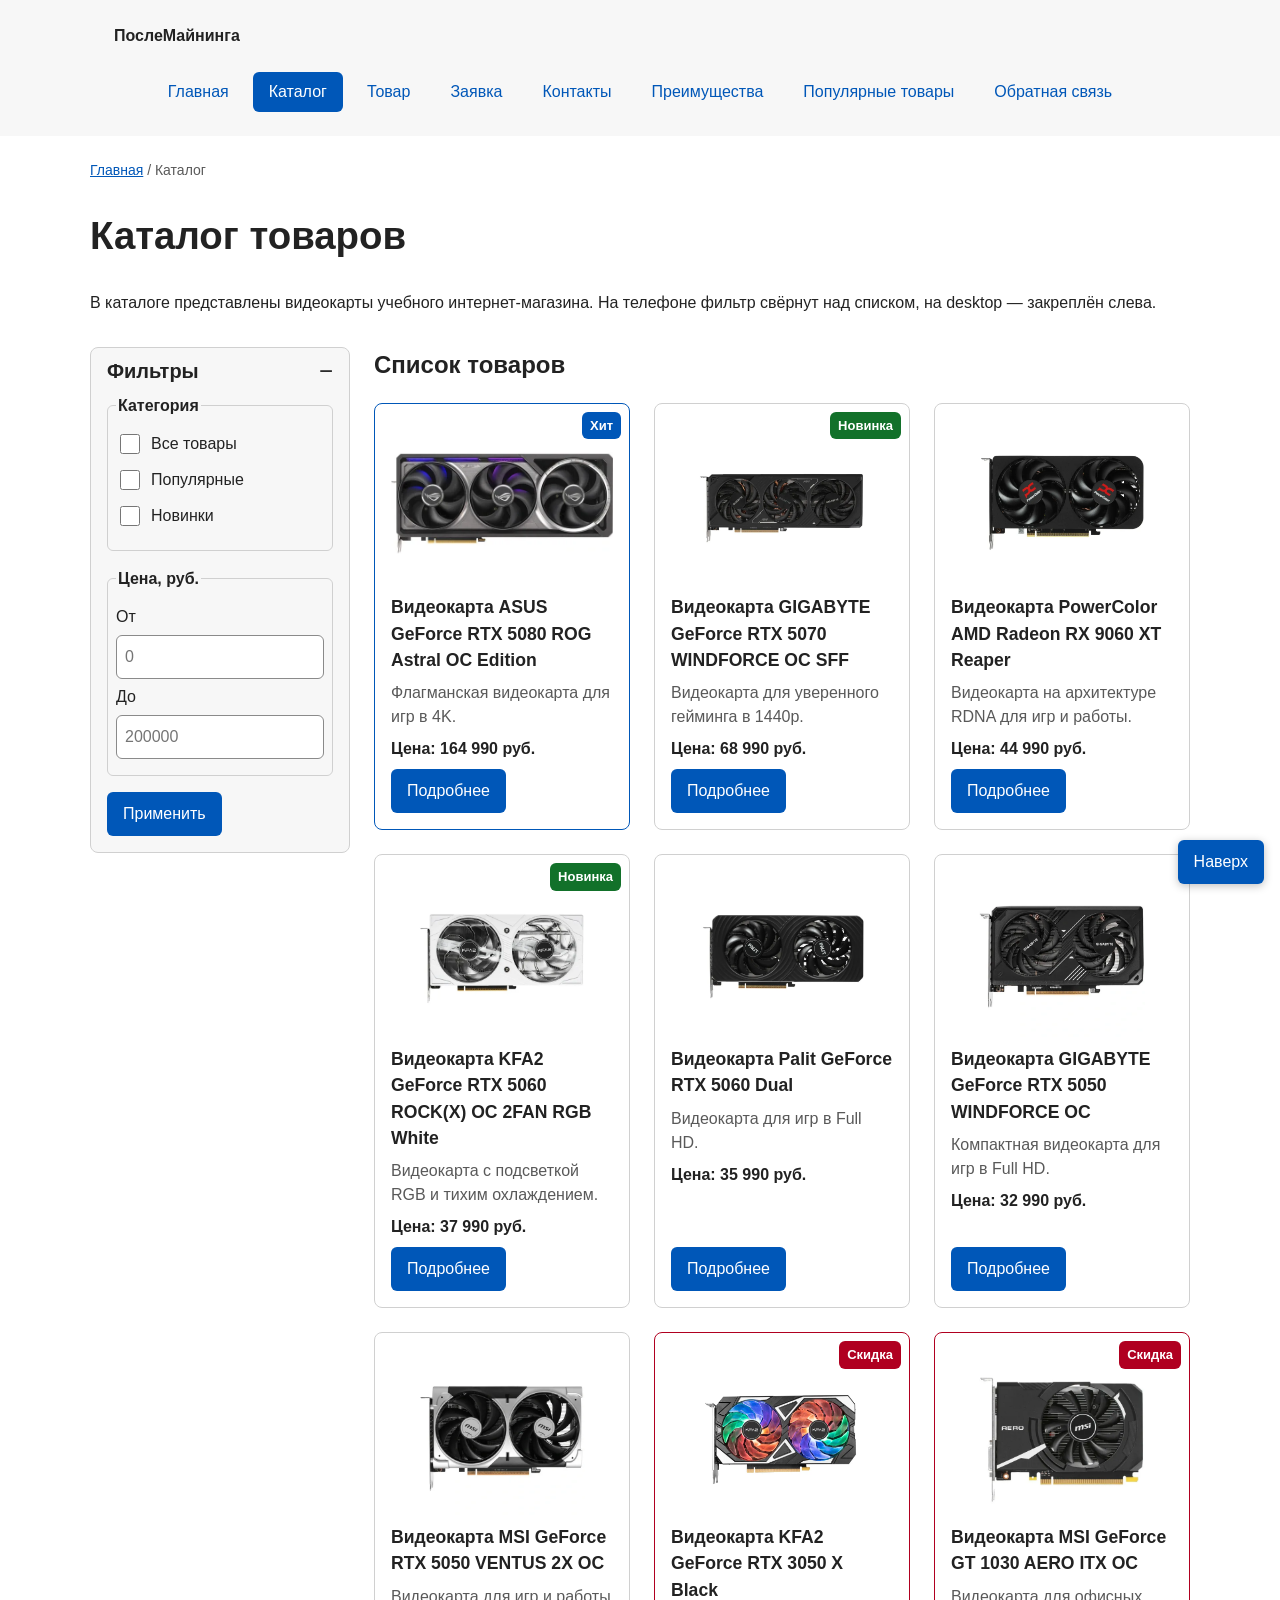
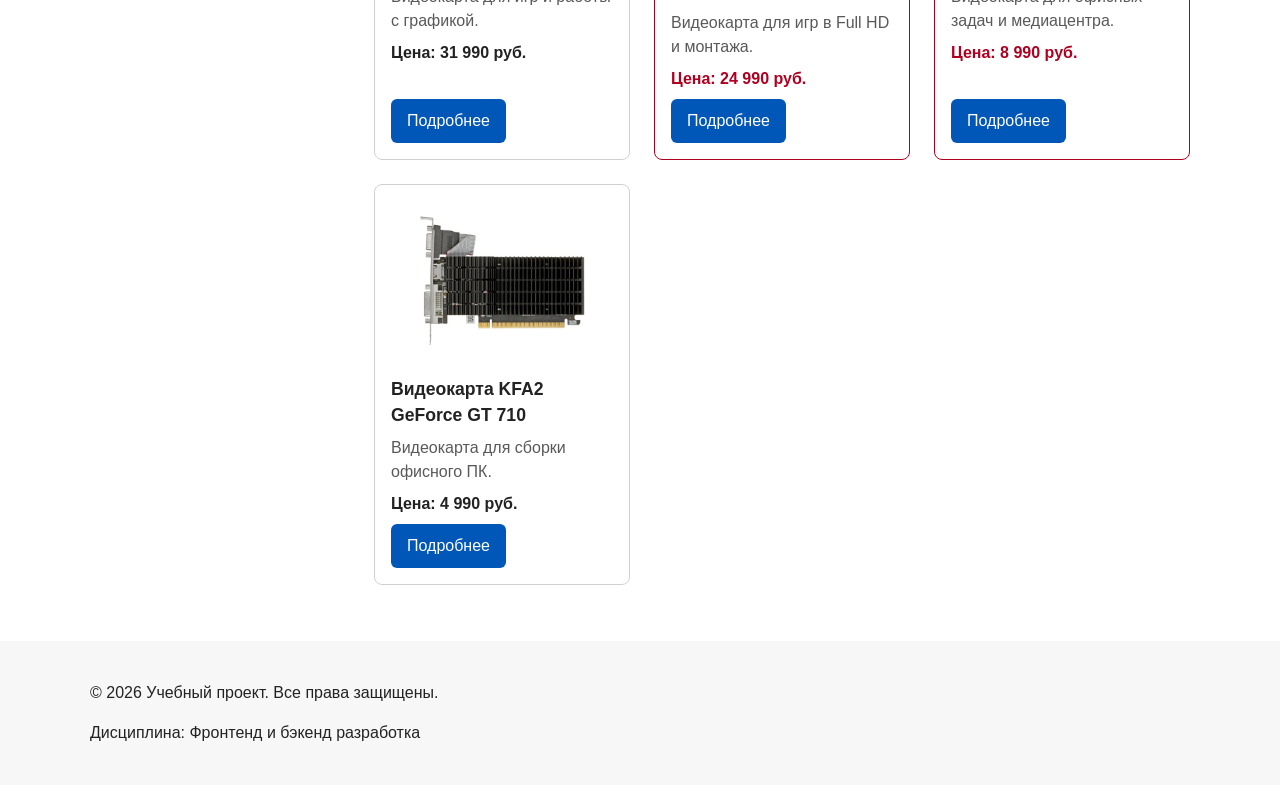
==== catalog.html @ 54d7d17b "chore: перенос проекта КР №3 как основы для КР №4" ====
<!DOCTYPE html>
<html lang="ru">
    <head>
        <meta charset="UTF-8">
        <meta name="viewport" content="width=device-width, initial-scale=1.0">
        <meta name="description" content="Каталог видеокарт учебного интернет-магазина.">
        <title>Каталог товаров — Учебный интернет-магазин</title>
        <link rel="icon" href="images/favicon.svg" type="image/svg+xml">
        <link rel="stylesheet" href="css/style.css">
        <link rel="stylesheet" href="css/responsive.css">
        <script>document.documentElement.classList.add('js');</script>
        <script src="js/menu.js" defer></script>
    </head>
    <body id="top">
        <a class="skip-link" href="#main">Перейти к основному содержимому</a>

        <header class="site-header">
            <div class="site-header__inner">
                <a class="site-header__logo" href="index.html">ПослеМайнинга</a>

                <button class="site-nav__toggle" type="button" aria-expanded="false" aria-controls="site-nav">
                    <span class="site-nav__toggle-icon" aria-hidden="true"></span>
                    <span class="site-nav__toggle-text">Меню</span>
                </button>

                <nav class="site-nav" id="site-nav" aria-label="Основная навигация">
                    <ul class="site-nav__list">
                        <li class="site-nav__item">
                            <a class="site-nav__link" href="index.html">Главная</a>
                        </li>
                        <li class="site-nav__item">
                            <a class="site-nav__link site-nav__link--active" href="catalog.html" aria-current="page">Каталог</a>
                        </li>
                        <li class="site-nav__item">
                            <a class="site-nav__link" href="product.html">Товар</a>
                        </li>
                        <li class="site-nav__item">
                            <a class="site-nav__link" href="order.html">Заявка</a>
                        </li>
                        <li class="site-nav__item">
                            <a class="site-nav__link" href="contacts.html">Контакты</a>
                        </li>
                        <li class="site-nav__item">
                            <a class="site-nav__link" href="index.html#advantages">Преимущества</a>
                        </li>
                        <li class="site-nav__item">
                            <a class="site-nav__link" href="index.html#popular">Популярные товары</a>
                        </li>
                        <li class="site-nav__item">
                            <a class="site-nav__link" href="contacts.html#feedback">Обратная связь</a>
                        </li>
                    </ul>
                </nav>
            </div>
        </header>

        <main id="main" tabindex="-1">
            <nav class="breadcrumbs" aria-label="Хлебные крошки">
                <a class="breadcrumbs__link" href="index.html">Главная</a>
                <span class="breadcrumbs__current" aria-current="page">Каталог</span>
            </nav>

            <section class="section">
                <h1>Каталог товаров</h1>
                <p>
                    В каталоге представлены видеокарты учебного интернет-магазина.
                    На телефоне фильтр свёрнут над списком, на desktop — закреплён слева.
                </p>
            </section>

            <div class="catalog-layout">
                <details class="catalog-filters" open>
                    <summary class="catalog-filters__summary">
                        <h2 class="catalog-filters__title">Фильтры</h2>
                    </summary>

                    <div class="catalog-filters__body">
                        <form class="filters-form" action="#" method="get">
                            <fieldset>
                                <legend>Категория</legend>
                                <label>
                                    <input type="checkbox" name="category" value="all">
                                    Все товары
                                </label>
                                <label>
                                    <input type="checkbox" name="category" value="popular">
                                    Популярные
                                </label>
                                <label>
                                    <input type="checkbox" name="category" value="new">
                                    Новинки
                                </label>
                            </fieldset>

                            <fieldset>
                                <legend>Цена, руб.</legend>
                                <label for="price-from">От</label>
                                <input id="price-from" name="price-from" type="number" min="0" inputmode="numeric" placeholder="0">
                                <label for="price-to">До</label>
                                <input id="price-to" name="price-to" type="number" min="0" inputmode="numeric" placeholder="200000">
                            </fieldset>

                            <button class="button button--primary" type="submit">Применить</button>
                        </form>
                    </div>
                </details>
                <script>
                    if (!window.matchMedia('(min-width: 1024px)').matches) {
                        document.currentScript.previousElementSibling.open = false;
                    }
                </script>

                <section class="catalog-products" aria-labelledby="catalog-list-title">
                    <h2 id="catalog-list-title">Список товаров</h2>

                    <div class="products-grid">
                        <article class="product-card product-card--featured">
                            <img
                                class="product-card__image"
                                src="images/products/asus-rtx-5080-500.webp"
                                srcset="images/products/asus-rtx-5080-320.webp 320w,
                                    images/products/asus-rtx-5080-500.webp 500w"
                                sizes="(min-width: 1024px) 340px, (min-width: 600px) calc(50vw - 70px), calc(100vw - 66px)"
                                alt="Видеокарта ASUS GeForce RTX 5080 ROG Astral OC Edition"
                                width="640"
                                height="480"
                            >
                            <span class="product-card__badge">Хит</span>
                            <h3 class="product-card__title">Видеокарта ASUS GeForce RTX 5080 ROG Astral OC Edition</h3>
                            <p class="product-card__description">Флагманская видеокарта для игр в 4K.</p>
                            <p class="product-card__price">Цена: 164 990 руб.</p>
                            <a class="button button--primary product-card__button" href="product.html?id=asus-rtx-5080">Подробнее<span class="visually-hidden"> о товаре Видеокарта ASUS GeForce RTX 5080 ROG Astral OC Edition</span></a>
                        </article>

                        <article class="product-card">
                            <img
                                class="product-card__image"
                                src="images/products/gigabyte-rtx-5070-1000.webp"
                                srcset="images/products/gigabyte-rtx-5070-320.webp 320w,
                                    images/products/gigabyte-rtx-5070-640.webp 640w,
                                    images/products/gigabyte-rtx-5070-1000.webp 1000w"
                                sizes="(min-width: 1024px) 340px, (min-width: 600px) calc(50vw - 70px), calc(100vw - 66px)"
                                alt="Видеокарта GIGABYTE GeForce RTX 5070 WINDFORCE OC SFF"
                                width="640"
                                height="480"
                            >
                            <span class="product-card__badge product-card__badge--new">Новинка</span>
                            <h3 class="product-card__title">Видеокарта GIGABYTE GeForce RTX 5070 WINDFORCE OC SFF</h3>
                            <p class="product-card__description">Видеокарта для уверенного гейминга в 1440p.</p>
                            <p class="product-card__price">Цена: 68 990 руб.</p>
                            <a class="button button--primary product-card__button" href="product.html?id=gigabyte-rtx-5070">Подробнее<span class="visually-hidden"> о товаре Видеокарта GIGABYTE GeForce RTX 5070 WINDFORCE OC SFF</span></a>
                        </article>

                        <article class="product-card">
                            <img
                                class="product-card__image"
                                src="images/products/powercolor-rx-9060-xt-1000.webp"
                                srcset="images/products/powercolor-rx-9060-xt-320.webp 320w,
                                    images/products/powercolor-rx-9060-xt-640.webp 640w,
                                    images/products/powercolor-rx-9060-xt-1000.webp 1000w"
                                sizes="(min-width: 1024px) 340px, (min-width: 600px) calc(50vw - 70px), calc(100vw - 66px)"
                                alt="Видеокарта PowerColor AMD Radeon RX 9060 XT Reaper"
                                width="640"
                                height="480"
                                loading="lazy"
                            >
                            <h3 class="product-card__title">Видеокарта PowerColor AMD Radeon RX 9060 XT Reaper</h3>
                            <p class="product-card__description">Видеокарта на архитектуре RDNA для игр и работы.</p>
                            <p class="product-card__price">Цена: 44 990 руб.</p>
                            <a class="button button--primary product-card__button" href="product.html?id=powercolor-rx-9060-xt">Подробнее<span class="visually-hidden"> о товаре Видеокарта PowerColor AMD Radeon RX 9060 XT Reaper</span></a>
                        </article>

                        <article class="product-card">
                            <img
                                class="product-card__image"
                                src="images/products/kfa2-rtx-5060-500.webp"
                                srcset="images/products/kfa2-rtx-5060-320.webp 320w,
                                    images/products/kfa2-rtx-5060-500.webp 500w"
                                sizes="(min-width: 1024px) 340px, (min-width: 600px) calc(50vw - 70px), calc(100vw - 66px)"
                                alt="Видеокарта KFA2 GeForce RTX 5060 ROCK(X) OC 2FAN RGB White"
                                width="640"
                                height="480"
                                loading="lazy"
                            >
                            <span class="product-card__badge product-card__badge--new">Новинка</span>
                            <h3 class="product-card__title">Видеокарта KFA2 GeForce RTX 5060 ROCK(X) OC 2FAN RGB White</h3>
                            <p class="product-card__description">Видеокарта с подсветкой RGB и тихим охлаждением.</p>
                            <p class="product-card__price">Цена: 37 990 руб.</p>
                            <a class="button button--primary product-card__button" href="product.html?id=kfa2-rtx-5060">Подробнее<span class="visually-hidden"> о товаре Видеокарта KFA2 GeForce RTX 5060 ROCK(X) OC 2FAN RGB White</span></a>
                        </article>

                        <article class="product-card">
                            <img
                                class="product-card__image"
                                src="images/products/palit-rtx-5060-1000.webp"
                                srcset="images/products/palit-rtx-5060-320.webp 320w,
                                    images/products/palit-rtx-5060-640.webp 640w,
                                    images/products/palit-rtx-5060-1000.webp 1000w"
                                sizes="(min-width: 1024px) 340px, (min-width: 600px) calc(50vw - 70px), calc(100vw - 66px)"
                                alt="Видеокарта Palit GeForce RTX 5060 Dual"
                                width="640"
                                height="480"
                                loading="lazy"
                            >
                            <h3 class="product-card__title">Видеокарта Palit GeForce RTX 5060 Dual</h3>
                            <p class="product-card__description">Видеокарта для игр в Full HD.</p>
                            <p class="product-card__price">Цена: 35 990 руб.</p>
                            <a class="button button--primary product-card__button" href="product.html?id=palit-rtx-5060">Подробнее<span class="visually-hidden"> о товаре Видеокарта Palit GeForce RTX 5060 Dual</span></a>
                        </article>

                        <article class="product-card">
                            <img
                                class="product-card__image"
                                src="images/products/gigabyte-rtx-5050-500.webp"
                                srcset="images/products/gigabyte-rtx-5050-320.webp 320w,
                                    images/products/gigabyte-rtx-5050-500.webp 500w"
                                sizes="(min-width: 1024px) 340px, (min-width: 600px) calc(50vw - 70px), calc(100vw - 66px)"
                                alt="Видеокарта GIGABYTE GeForce RTX 5050 WINDFORCE OC"
                                width="640"
                                height="480"
                                loading="lazy"
                            >
                            <h3 class="product-card__title">Видеокарта GIGABYTE GeForce RTX 5050 WINDFORCE OC</h3>
                            <p class="product-card__description">Компактная видеокарта для игр в Full HD.</p>
                            <p class="product-card__price">Цена: 32 990 руб.</p>
                            <a class="button button--primary product-card__button" href="product.html?id=gigabyte-rtx-5050">Подробнее<span class="visually-hidden"> о товаре Видеокарта GIGABYTE GeForce RTX 5050 WINDFORCE OC</span></a>
                        </article>

                        <article class="product-card">
                            <img
                                class="product-card__image"
                                src="images/products/msi-rtx-5050-500.webp"
                                srcset="images/products/msi-rtx-5050-320.webp 320w,
                                    images/products/msi-rtx-5050-500.webp 500w"
                                sizes="(min-width: 1024px) 340px, (min-width: 600px) calc(50vw - 70px), calc(100vw - 66px)"
                                alt="Видеокарта MSI GeForce RTX 5050 VENTUS 2X OC"
                                width="640"
                                height="480"
                                loading="lazy"
                            >
                            <h3 class="product-card__title">Видеокарта MSI GeForce RTX 5050 VENTUS 2X OC</h3>
                            <p class="product-card__description">Видеокарта для игр и работы с графикой.</p>
                            <p class="product-card__price">Цена: 31 990 руб.</p>
                            <a class="button button--primary product-card__button" href="product.html?id=msi-rtx-5050">Подробнее<span class="visually-hidden"> о товаре Видеокарта MSI GeForce RTX 5050 VENTUS 2X OC</span></a>
                        </article>

                        <article class="product-card product-card--discount">
                            <img
                                class="product-card__image"
                                src="images/products/kfa2-rtx-3050-1000.webp"
                                srcset="images/products/kfa2-rtx-3050-320.webp 320w,
                                    images/products/kfa2-rtx-3050-640.webp 640w,
                                    images/products/kfa2-rtx-3050-1000.webp 1000w"
                                sizes="(min-width: 1024px) 340px, (min-width: 600px) calc(50vw - 70px), calc(100vw - 66px)"
                                alt="Видеокарта KFA2 GeForce RTX 3050 X Black"
                                width="640"
                                height="480"
                                loading="lazy"
                            >
                            <span class="product-card__badge product-card__badge--discount">Скидка</span>
                            <h3 class="product-card__title">Видеокарта KFA2 GeForce RTX 3050 X Black</h3>
                            <p class="product-card__description">Видеокарта для игр в Full HD и монтажа.</p>
                            <p class="product-card__price">Цена: 24 990 руб.</p>
                            <a class="button button--primary product-card__button" href="product.html?id=kfa2-rtx-3050">Подробнее<span class="visually-hidden"> о товаре Видеокарта KFA2 GeForce RTX 3050 X Black</span></a>
                        </article>

                        <article class="product-card product-card--discount">
                            <img
                                class="product-card__image"
                                src="images/products/msi-gt-1030-500.webp"
                                srcset="images/products/msi-gt-1030-320.webp 320w,
                                    images/products/msi-gt-1030-500.webp 500w"
                                sizes="(min-width: 1024px) 340px, (min-width: 600px) calc(50vw - 70px), calc(100vw - 66px)"
                                alt="Видеокарта MSI GeForce GT 1030 AERO ITX OC"
                                width="640"
                                height="480"
                                loading="lazy"
                            >
                            <span class="product-card__badge product-card__badge--discount">Скидка</span>
                            <h3 class="product-card__title">Видеокарта MSI GeForce GT 1030 AERO ITX OC</h3>
                            <p class="product-card__description">Видеокарта для офисных задач и медиацентра.</p>
                            <p class="product-card__price">Цена: 8 990 руб.</p>
                            <a class="button button--primary product-card__button" href="product.html?id=msi-gt-1030">Подробнее<span class="visually-hidden"> о товаре Видеокарта MSI GeForce GT 1030 AERO ITX OC</span></a>
                        </article>

                        <article class="product-card">
                            <img
                                class="product-card__image"
                                src="images/products/kfa2-gt-710-500.webp"
                                srcset="images/products/kfa2-gt-710-320.webp 320w,
                                    images/products/kfa2-gt-710-500.webp 500w"
                                sizes="(min-width: 1024px) 340px, (min-width: 600px) calc(50vw - 70px), calc(100vw - 66px)"
                                alt="Видеокарта KFA2 GeForce GT 710"
                                width="640"
                                height="480"
                                loading="lazy"
                            >
                            <h3 class="product-card__title">Видеокарта KFA2 GeForce GT 710</h3>
                            <p class="product-card__description">Видеокарта для сборки офисного ПК.</p>
                            <p class="product-card__price">Цена: 4 990 руб.</p>
                            <a class="button button--primary product-card__button" href="product.html?id=kfa2-gt-710">Подробнее<span class="visually-hidden"> о товаре Видеокарта KFA2 GeForce GT 710</span></a>
                        </article>
                    </div>
                </section>
            </div>
        </main>

        <footer class="site-footer" id="contacts">
            <div class="site-footer__inner">
                <p>&copy; 2026 Учебный проект. Все права защищены.</p>
                <p>Дисциплина: Фронтенд и бэкенд разработка</p>
            </div>
        </footer>

        <a class="scroll-up" href="#top">Наверх</a>

    </body>
</html>
---- css/style.css ----
/* ===============================
   1. Переменные проекта
   =============================== */

:root {
  /* Основные цвета проекта */
  --color-bg: #ffffff;
  --color-text: #222222;
  --color-muted: #595959;
  --color-primary: #0057b8;
  --color-primary-dark: #003f86;
  --color-border: #d0d0d0;
  --color-surface: #f7f7f7;
  --color-surface-accent: #eef5ff;
  --color-danger: #b00020;
  --color-success: #12712a;
  --color-success-bg: #eefaf0;
  --color-white: #ffffff;
  --color-hero: #0b2545;
  --color-focus: #ffbf47;

  /* Отступы */
  --space-xs: 4px;
  --space-sm: 8px;
  --space-md: 16px;
  --space-lg: 24px;
  --space-xl: 32px;

  /* Скругления */
  --radius-sm: 6px;
  --radius-md: 8px;
  --radius-lg: 12px;

  /* Размеры */
  --container-width: 1100px;
  --tap-size: 44px;
}

/* ===============================
   2. Базовые стили
   =============================== */

* {
  box-sizing: border-box;
}

html {
  scroll-behavior: smooth;
}

body {
  margin: 0;
  font-family: Arial, sans-serif;
  line-height: 1.5;
  color: var(--color-text);
  background-color: var(--color-bg);
}

h1,
h2,
h3,
p,
li,
td,
th {
  overflow-wrap: break-word;
}

h1 {
  font-size: clamp(1.6rem, 1.2rem + 2vw, 2.4rem);
  line-height: 1.2;
}

/* ===============================
   3. Общие элементы интерфейса
   =============================== */

a {
  color: var(--color-primary);
}

a:hover {
  color: var(--color-primary-dark);
}

:focus-visible {
  outline: 3px solid var(--color-primary);
  outline-offset: 3px;
}

main {
  padding: var(--space-md);
}

.skip-link {
  position: absolute;
  top: var(--space-sm);
  left: var(--space-sm);
  z-index: 100;
  padding: var(--space-sm) var(--space-md);
  color: var(--color-white);
  background-color: var(--color-primary-dark);
  border-radius: var(--radius-sm);
  transform: translateY(-200%);
}

.skip-link:focus {
  color: var(--color-white);
  transform: translateY(0);
}

.visually-hidden {
  position: absolute;
  width: 1px;
  height: 1px;
  margin: -1px;
  padding: 0;
  overflow: hidden;
  clip: rect(0 0 0 0);
  white-space: nowrap;
  border: 0;
}

/* ===============================
   4. Компоненты страницы
   =============================== */

.site-header {
  background-color: var(--color-surface);
}

.site-header__inner {
  max-width: var(--container-width);
  margin: 0 auto;
  padding: var(--space-md);
}

.site-header__logo {
  font-weight: 700;
  color: var(--color-text);
  text-decoration: none;
}

/*
  Строим меню навигации с помощью Flexbox: выравниваем
  пункты по центру и задаём расстояние между ними через gap.
*/
.site-nav__list {
  display: flex;
  flex-direction: column;
  gap: var(--space-xs);
  padding: 0;
  margin: var(--space-md) 0 0;
  list-style: none;
}

/*
  Оформляем ссылки меню как кнопки.
*/
.site-nav__link {
  display: flex;
  align-items: center;
  min-height: var(--tap-size);
  padding: var(--space-sm) var(--space-md);
  color: var(--color-primary);
  text-decoration: none;
  border-radius: var(--radius-sm);
}

/*
  При наведении мыши подсвечиваем ссылку меню.
  Подробно состояния интерфейса будут рассмотрены в практической работе 1.7.
*/
.site-nav__link:hover {
  color: var(--color-white);
  background-color: var(--color-primary);
}

/*
  Модификатор активной ссылки — текущий раздел сайта.
*/
.site-nav__link--active {
  color: var(--color-white);
  background-color: var(--color-primary);
}

.site-footer {
  padding: var(--space-md);
  background-color: var(--color-surface);
}

.site-footer__inner {
  max-width: var(--container-width);
  margin: 0 auto;
}

.button {
  display: inline-flex;
  align-items: center;
  justify-content: center;
  min-height: var(--tap-size);
  padding: var(--space-sm) var(--space-md);
  border: none;
  border-radius: var(--radius-sm);
  font: inherit;
  text-align: center;
  text-decoration: none;
  cursor: pointer;
}

.button--primary {
  color: var(--color-white);
  background-color: var(--color-primary);
}

.button--primary:hover {
  color: var(--color-white);
  background-color: var(--color-primary-dark);
}

.button--secondary {
  color: var(--color-primary);
  background-color: transparent;
  border: 1px solid var(--color-primary);
}

.button--secondary:hover {
  color: var(--color-white);
  background-color: var(--color-primary);
}

.button:disabled,
.button--disabled {
  opacity: 0.6;
  cursor: not-allowed;
}

.hero {
  display: grid;
  gap: var(--space-lg);
  max-width: var(--container-width);
  margin: 0 auto var(--space-xl);
  padding: var(--space-lg) var(--space-md);
  color: var(--color-white);
  background-color: var(--color-hero);
  border-radius: var(--radius-lg);
}

.hero__title {
  margin: 0 0 var(--space-md);
}

.hero__text {
  margin: 0 0 var(--space-lg);
}

.hero__actions {
  display: flex;
  flex-direction: column;
  gap: var(--space-sm);
}

.hero .button--primary {
  color: var(--color-hero);
  background-color: var(--color-white);
}

.hero .button--primary:hover {
  background-color: var(--color-surface-accent);
}

.hero .button--secondary {
  color: var(--color-white);
  border-color: var(--color-white);
}

.hero :focus-visible {
  outline-color: var(--color-focus);
}

.hero__media {
  display: block;
  margin: 0;
}

.hero__image {
  display: block;
  width: 100%;
  height: auto;
  max-height: 340px;
  object-fit: contain;
  background-color: var(--color-white);
  border-radius: var(--radius-md);
}

.section {
  max-width: var(--container-width);
  margin: 0 auto var(--space-xl);
}

.breadcrumbs {
  max-width: var(--container-width);
  margin: 0 auto var(--space-md);
  font-size: 14px;
  color: var(--color-muted);
}

.breadcrumbs__link {
  color: var(--color-primary);
}

.breadcrumbs__link + .breadcrumbs__link::before,
.breadcrumbs__current::before {
  content: " / ";
  color: var(--color-muted);
}

:target {
  outline: 2px dashed var(--color-primary);
  outline-offset: 4px;
}

.section h2 {
  margin-top: 0;
}

.advantages-list {
  display: grid;
  gap: var(--space-md);
  padding: 0;
  margin: 0;
  list-style: none;
}

.advantages-list__item {
  padding: var(--space-md);
  border-left: 4px solid var(--color-primary);
  background-color: var(--color-surface);
  border-radius: var(--radius-sm);
}

.catalog-layout {
  display: grid;
  grid-template-columns: 1fr;
  grid-template-areas:
    "filters"
    "products";
  gap: var(--space-lg);
  max-width: var(--container-width);
  margin: 0 auto var(--space-xl);
}

.catalog-filters {
  grid-area: filters;
  align-self: start;
  border: 1px solid var(--color-border);
  border-radius: var(--radius-md);
  background-color: var(--color-surface);
}

.catalog-filters__summary {
  display: flex;
  align-items: center;
  justify-content: space-between;
  min-height: var(--tap-size);
  padding: var(--space-sm) var(--space-md);
  cursor: pointer;
  list-style: none;
}

.catalog-filters__summary::-webkit-details-marker {
  display: none;
}

.catalog-filters__summary::after {
  content: "+";
  font-size: 24px;
  line-height: 1;
}

.catalog-filters[open] .catalog-filters__summary::after {
  content: "−";
}

.catalog-filters__title {
  margin: 0;
  font-size: 1.25rem;
}

.catalog-filters__body {
  padding: 0 var(--space-md) var(--space-md);
}

.catalog-products {
  grid-area: products;
}

.catalog-products h2 {
  margin-top: 0;
}

.filters-form {
  display: grid;
  gap: var(--space-md);
}

.filters-form fieldset {
  margin: 0;
  padding: var(--space-sm) var(--space-sm) var(--space-md);
  border: 1px solid var(--color-border);
  border-radius: var(--radius-sm);
}

.filters-form legend {
  font-weight: 700;
}

.filters-form label {
  display: flex;
  align-items: center;
  gap: var(--space-sm);
  min-height: 36px;
}

.filters-form input[type="checkbox"] {
  width: 20px;
  height: 20px;
}

.filters-form input[type="number"] {
  width: 100%;
  min-height: var(--tap-size);
  padding: 6px 8px;
  border: 1px solid #8a8a8a;
  border-radius: var(--radius-sm);
  font: inherit;
  font-size: 16px;
}

.products-grid {
  display: grid;
  grid-template-columns: 1fr;
  gap: var(--space-lg);
}

/*
  Внутри карточки используем Flexbox: колонка растягивается
  на всю высоту, кнопка прижимается к нижнему краю.
*/
.product-card {
  position: relative;
  display: flex;
  flex-direction: column;
  gap: var(--space-sm);
  min-width: 0;
  padding: var(--space-md);
  border: 1px solid var(--color-border);
  border-radius: var(--radius-md);
  background-color: var(--color-bg);
}

.product-card:hover {
  border-color: var(--color-primary);
}

.product-card--featured {
  border-color: var(--color-primary);
}

.product-card--discount {
  border-color: var(--color-danger);
}

/*
  Бейдж карточки позиционируется абсолютно
  относительно блока product-card.
*/
.product-card__badge {
  position: absolute;
  top: var(--space-sm);
  right: var(--space-sm);
  padding: 4px 8px;
  color: var(--color-white);
  background-color: var(--color-primary);
  border-radius: var(--radius-sm);
  font-size: 13px;
  font-weight: 700;
}

.product-card__badge--new {
  background-color: var(--color-success);
}

.product-card__badge--discount {
  background-color: var(--color-danger);
}

.product-card__image {
  display: block;
  width: 100%;
  height: auto;
  aspect-ratio: 4 / 3;
  object-fit: contain;
  background-color: var(--color-white);
  border-radius: var(--radius-sm);
}

.product-card__title {
  margin: 0;
  font-size: 1.1rem;
  color: var(--color-text);
}

.product-card__description {
  margin: 0;
  color: var(--color-muted);
}

.product-card__price {
  margin: 0;
  font-weight: 700;
}

.product-card--discount .product-card__price {
  color: var(--color-danger);
}

.product-card__button {
  margin-top: auto;
  width: 100%;
}

/*
  Фиксированная кнопка «Наверх»;
  z-index поднимает её над остальным контентом страницы.
*/
.scroll-up {
  position: fixed;
  right: var(--space-md);
  bottom: var(--space-md);
  z-index: 50;
  display: inline-flex;
  align-items: center;
  min-height: var(--tap-size);
  padding: var(--space-sm) var(--space-md);
  color: var(--color-white);
  background-color: var(--color-primary);
  text-decoration: none;
  border-radius: var(--radius-sm);
  box-shadow: 0 2px 8px rgba(0, 0, 0, 0.25);
}

.scroll-up:hover {
  color: var(--color-white);
  background-color: var(--color-primary-dark);
}

.product-layout {
  display: grid;
  grid-template-columns: 1fr;
  gap: var(--space-lg);
}

.product-layout > * {
  min-width: 0;
}

.product-photo {
  display: block;
  margin: 0;
}

.product-photo__image {
  display: block;
  width: 100%;
  aspect-ratio: 4 / 3;
  height: auto;
  object-fit: contain;
  background-color: var(--color-white);
  border: 1px solid var(--color-border);
  border-radius: var(--radius-md);
}

.product-details__price {
  font-size: 20px;
  font-weight: 700;
}

.table-wrapper {
  max-width: 100%;
  margin-bottom: var(--space-lg);
  overflow-x: auto;
  -webkit-overflow-scrolling: touch;
}

/*
  Таблица характеристик товара.
*/
.product-table {
  width: 100%;
  border-collapse: collapse;
}

.product-table caption {
  padding-bottom: var(--space-xs);
  text-align: left;
  font-weight: 700;
}

.product-table th,
.product-table td {
  padding: var(--space-sm);
  border: 1px solid var(--color-border);
  text-align: left;
}

.product-table th {
  background-color: var(--color-surface);
}

.product-table--compare {
  min-width: 640px;
}

.aside-info {
  max-width: var(--container-width);
  margin: 0 auto var(--space-xl);
  padding: var(--space-md);
  border-left: 4px solid var(--color-primary);
  background-color: var(--color-surface);
}

.contacts-layout {
  display: grid;
  gap: var(--space-lg);
}

.contacts-layout > * {
  min-width: 0;
}

.contacts-list {
  display: grid;
  gap: var(--space-sm);
  padding: 0;
  margin: 0;
  list-style: none;
}

.contacts-list__item {
  padding: var(--space-md);
  background-color: var(--color-surface);
  border-radius: var(--radius-md);
}

.contacts-list__label {
  display: block;
  font-size: 14px;
  color: var(--color-muted);
}

/* ===============================
   5. Форма и модальное окно
   =============================== */

.order-dialog {
  width: min(100% - 16px, 560px);
  max-height: calc(100dvh - 16px);
  padding: var(--space-md);
  overflow-y: auto;
  border: none;
  border-radius: var(--radius-lg);
}

.order-dialog::backdrop {
  background-color: rgba(0, 0, 0, 0.5);
}

.order-dialog__title {
  margin-top: 0;
}

.order-form__grid {
  display: grid;
  grid-template-columns: 1fr;
  column-gap: var(--space-lg);
}

.order-form__field {
  min-width: 0;
  margin-bottom: var(--space-md);
}

.order-form__label {
  display: block;
  margin-bottom: var(--space-xs);
  font-weight: 700;
}

.order-form__input,
.order-form__select,
.order-form__textarea {
  width: 100%;
  max-width: 100%;
  min-height: var(--tap-size);
  padding: 10px 12px;
  border: 1px solid #8a8a8a;
  border-radius: var(--radius-sm);
  font: inherit;
  font-size: 16px;
}

.order-form__textarea {
  resize: vertical;
}

.order-form__checkbox {
  display: flex;
  align-items: flex-start;
  gap: var(--space-sm);
  font-weight: 400;
  cursor: pointer;
}

.order-form__checkbox input {
  flex-shrink: 0;
  width: 22px;
  height: 22px;
  margin: 1px 0 0;
}

.order-form__hint {
  display: block;
  margin-top: var(--space-xs);
  color: var(--color-muted);
}

.order-form__input:hover,
.order-form__select:hover,
.order-form__textarea:hover {
  border-color: var(--color-primary);
}

.order-form__actions {
  display: flex;
  flex-direction: column-reverse;
  gap: var(--space-md);
  margin-top: var(--space-lg);
}

[aria-invalid="true"] {
  border-color: var(--color-danger);
  border-width: 2px;
}

/* ===============================
   6. Страница успешной отправки
   =============================== */

.success {
  display: flex;
  flex-direction: column;
  align-items: center;
  gap: var(--space-md);
  max-width: 640px;
  margin: 0 auto;
  padding: var(--space-lg) var(--space-md);
  text-align: center;
  background-color: var(--color-success-bg);
  border: 1px solid var(--color-success);
  border-radius: var(--radius-lg);
}

.success__icon {
  display: flex;
  align-items: center;
  justify-content: center;
  width: 72px;
  height: 72px;
  border-radius: 50%;
  color: var(--color-white);
  background-color: var(--color-success);
}

.success__title {
  margin: 0;
  color: var(--color-success);
}

.success__text {
  margin: 0;
  color: var(--color-muted);
}

.success__actions {
  display: flex;
  flex-wrap: wrap;
  gap: var(--space-md);
  justify-content: center;
  margin-top: var(--space-sm);
}
---- css/responsive.css ----
img,
video {
  max-width: 100%;
  height: auto;
}

html,
body {
  overflow-x: clip;
}

.site-header__inner {
  display: flex;
  flex-wrap: wrap;
  align-items: center;
  justify-content: space-between;
  gap: var(--space-sm);
}

.site-nav {
  flex-basis: 100%;
}

.site-nav__toggle {
  display: none;
}

.js .site-nav__toggle {
  display: inline-flex;
  align-items: center;
  gap: var(--space-sm);
  min-height: var(--tap-size);
  padding: var(--space-sm) var(--space-md);
  color: var(--color-primary);
  background-color: var(--color-white);
  border: 1px solid var(--color-primary);
  border-radius: var(--radius-sm);
  font: inherit;
  cursor: pointer;
}

.site-nav__toggle-icon,
.site-nav__toggle-icon::before,
.site-nav__toggle-icon::after {
  display: block;
  width: 20px;
  height: 2px;
  background-color: currentColor;
  transition: transform 0.2s ease;
}

.site-nav__toggle-icon {
  position: relative;
}

.site-nav__toggle-icon::before,
.site-nav__toggle-icon::after {
  content: "";
  position: absolute;
  left: 0;
}

.site-nav__toggle-icon::before {
  top: -6px;
}

.site-nav__toggle-icon::after {
  top: 6px;
}

.site-nav__toggle[aria-expanded="true"] .site-nav__toggle-icon {
  background-color: transparent;
}

.site-nav__toggle[aria-expanded="true"] .site-nav__toggle-icon::before {
  transform: translateY(6px) rotate(45deg);
}

.site-nav__toggle[aria-expanded="true"] .site-nav__toggle-icon::after {
  transform: translateY(-6px) rotate(-45deg);
}

.js .site-nav__list {
  display: none;
}

.js .site-nav--open .site-nav__list {
  display: flex;
}

.product-table--compare {
  min-width: 0;
}

.product-table--compare thead {

  position: absolute;
  width: 1px;
  height: 1px;
  overflow: hidden;
  clip: rect(0 0 0 0);
}

.product-table--compare tbody,
.product-table--compare tr,
.product-table--compare th,
.product-table--compare td {
  display: block;
}

.product-table--compare tr {
  margin-bottom: var(--space-md);
  border: 1px solid var(--color-border);
  border-radius: var(--radius-md);
  overflow: hidden;
}

.product-table--compare tbody th {
  background-color: var(--color-surface-accent);
  border: none;
}

.product-table--compare td {
  display: flex;
  justify-content: space-between;
  gap: var(--space-md);
  border: none;
  border-top: 1px solid var(--color-border);
  text-align: right;
}

.product-table--compare td::before {
  content: attr(data-label);
  font-weight: 700;
  text-align: left;
}

.product-table--compare .product-table__row--current th {
  color: var(--color-white);
  background-color: var(--color-primary);
}

.product-table--compare .product-table__row--current th a {
  color: var(--color-white);
}

@media (min-width: 480px) {

  .hero__actions {
    flex-direction: row;
    flex-wrap: wrap;
  }

  .order-form__actions {
    flex-direction: row;
    flex-wrap: wrap;
  }

  .order-form__actions .button {
    flex: 1 1 auto;
  }
}

@media (min-width: 600px) {

  .products-grid {
    grid-template-columns: repeat(2, 1fr);
  }

  .product-card__button {
    width: auto;
    align-self: flex-start;
  }

  .advantages-list {
    grid-template-columns: repeat(2, 1fr);
  }

  .order-form__grid {
    grid-template-columns: repeat(2, 1fr);
  }

  .order-form__field--wide {
    grid-column: 1 / -1;
  }

  .filters-form {
    grid-template-columns: repeat(2, 1fr);
    align-items: start;
  }

  .filters-form .button {
    grid-column: 1 / -1;
    justify-self: start;
  }

  .product-table--compare {
    min-width: 640px;
  }

  .product-table--compare thead {
    position: static;
    width: auto;
    height: auto;
    overflow: visible;
    clip: auto;
  }

  .product-table--compare thead {
    display: table-header-group;
  }

  .product-table--compare tbody {
    display: table-row-group;
  }

  .product-table--compare tr {
    display: table-row;
    margin: 0;
    border: none;
  }

  .product-table--compare th,
  .product-table--compare td {
    display: table-cell;
    border: 1px solid var(--color-border);
    text-align: left;
  }

  .product-table--compare td::before {
    content: none;
  }

  .product-table--compare tbody th {
    background-color: var(--color-surface);
  }

  .product-table--compare .product-table__row--current th {
    background-color: var(--color-primary);
  }

  .success {
    padding: var(--space-xl);
  }
}

@media (min-width: 768px) {
  main {
    padding: var(--space-lg);
  }

  .site-header__inner,
  .site-footer {
    padding: var(--space-lg);
  }

  .js .site-nav__toggle {
    display: none;
  }

  .site-nav__list,
  .js .site-nav__list {
    display: flex;
    flex-direction: row;
    flex-wrap: wrap;
    justify-content: center;
    gap: var(--space-sm);
  }

  .site-nav__link {
    min-height: 40px;
    padding: var(--space-sm) var(--space-md);
  }

  .hero {
    padding: var(--space-xl);
  }

  .product-layout {
    grid-template-columns: 1fr 1fr;
    align-items: start;
  }

  .contacts-layout {
    grid-template-columns: 1fr 1.4fr;
    align-items: start;
  }

  .order-dialog {
    padding: var(--space-lg);
  }

  .advantages-list {
    grid-template-columns: repeat(4, 1fr);
  }
}

@media (min-width: 1024px) {

  .hero {
    grid-template-columns: 1fr 1fr;
    align-items: center;
    min-height: 360px;
  }

  .products-grid {
    grid-template-columns: repeat(3, 1fr);
  }

  .catalog-layout {
    grid-template-columns: 260px 1fr;
    grid-template-areas: "filters products";
  }

  .catalog-filters {
    position: sticky;
    top: var(--space-md);
  }

  .catalog-filters__summary {
    cursor: default;
  }

  .catalog-filters__summary::after {
    content: none;
  }

  .filters-form {
    grid-template-columns: 1fr;
  }

  .catalog-products .products-grid {
    grid-template-columns: repeat(2, 1fr);
  }
}

@media (min-width: 1280px) {
  .catalog-products .products-grid {
    grid-template-columns: repeat(3, 1fr);
  }
}

@media (min-width: 1440px) {

  :root {
    --container-width: 1280px;
  }

  .site-nav {
    flex-basis: auto;
  }

  .site-nav__list,
  .js .site-nav__list {
    margin-top: 0;
    justify-content: flex-end;
  }

  .products-grid {
    gap: var(--space-xl);
  }
}

@media (prefers-reduced-motion: reduce) {
  html {
    scroll-behavior: auto;
  }

  *,
  *::before,
  *::after {
    transition: none !important;
    animation: none !important;
  }
}
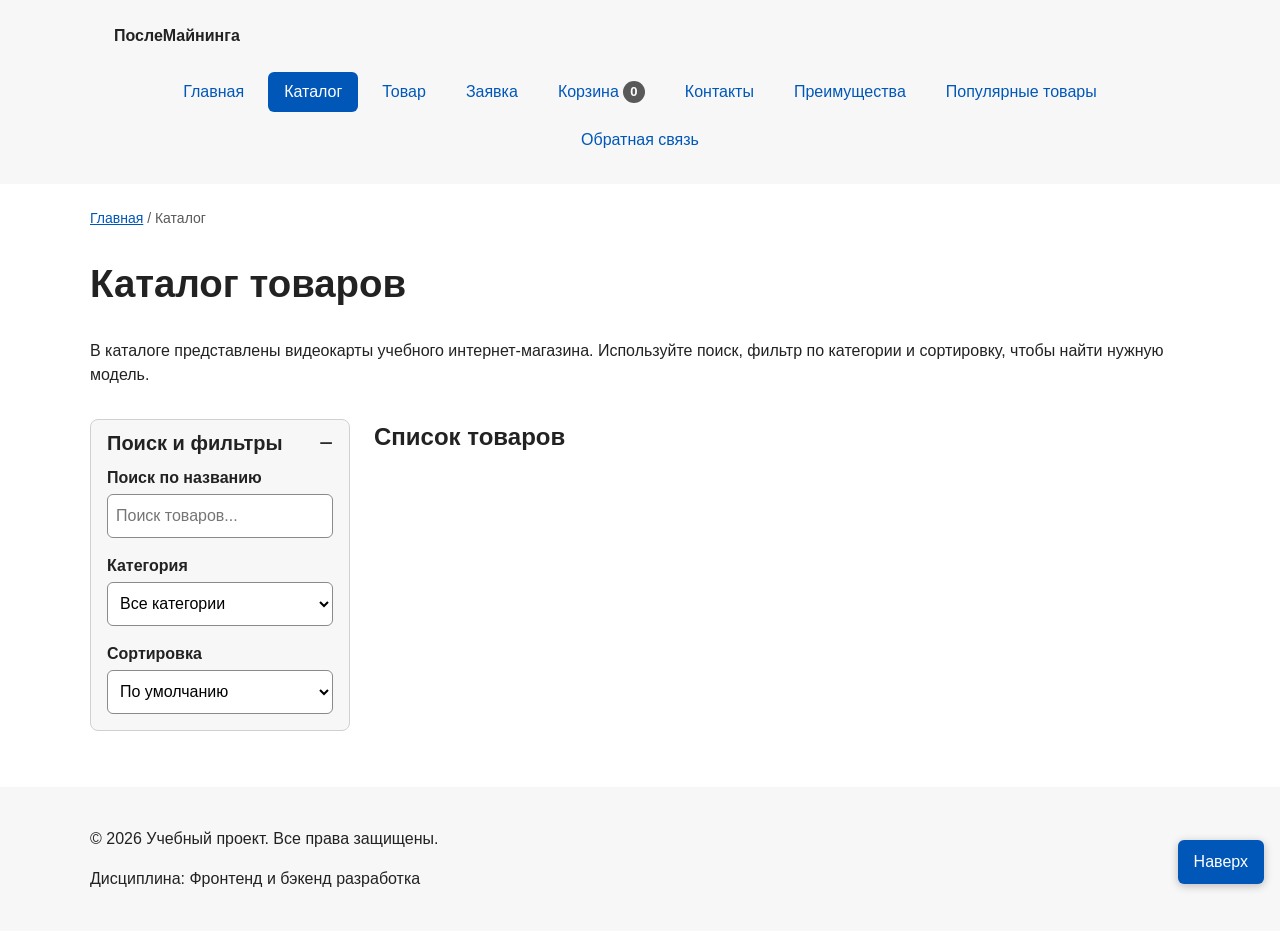
==== commit 27081e1c: "feat: генерация карточек каталога, поиск, фильтр по категории, сортировка" ====
--- a/catalog.html
+++ b/catalog.html
@@ -9,7 +9,10 @@
         <link rel="stylesheet" href="css/style.css">
         <link rel="stylesheet" href="css/responsive.css">
         <script>document.documentElement.classList.add('js');</script>
-        <script src="js/menu.js" defer></script>
+        <script src="js/data.js" defer></script>
+        <script src="js/main.js" defer></script>
+        <script src="js/cart.js" defer></script>
+        <script src="js/catalog.js" defer></script>
     </head>
     <body id="top">
         <a class="skip-link" href="#main">Перейти к основному содержимому</a>
@@ -38,6 +41,9 @@
                             <a class="site-nav__link" href="order.html">Заявка</a>
                         </li>
                         <li class="site-nav__item">
+                            <a class="site-nav__link" href="cart.html">Корзина <span class="cart-counter cart-counter--empty">0</span></a>
+                        </li>
+                        <li class="site-nav__item">
                             <a class="site-nav__link" href="contacts.html">Контакты</a>
                         </li>
                         <li class="site-nav__item">
@@ -64,43 +70,43 @@
                 <h1>Каталог товаров</h1>
                 <p>
                     В каталоге представлены видеокарты учебного интернет-магазина.
-                    На телефоне фильтр свёрнут над списком, на desktop — закреплён слева.
+                    Используйте поиск, фильтр по категории и сортировку, чтобы найти нужную модель.
                 </p>
             </section>
 
             <div class="catalog-layout">
                 <details class="catalog-filters" open>
                     <summary class="catalog-filters__summary">
-                        <h2 class="catalog-filters__title">Фильтры</h2>
+                        <h2 class="catalog-filters__title">Поиск и фильтры</h2>
                     </summary>
 
                     <div class="catalog-filters__body">
-                        <form class="filters-form" action="#" method="get">
-                            <fieldset>
-                                <legend>Категория</legend>
-                                <label>
-                                    <input type="checkbox" name="category" value="all">
-                                    Все товары
-                                </label>
-                                <label>
-                                    <input type="checkbox" name="category" value="popular">
-                                    Популярные
-                                </label>
-                                <label>
-                                    <input type="checkbox" name="category" value="new">
-                                    Новинки
-                                </label>
-                            </fieldset>
+                        <form class="filters-form" id="catalog-filters-form" action="#" role="search">
+                            <div class="filters-form__field">
+                                <label class="filters-form__label" for="search-input">Поиск по названию</label>
+                                <input class="filters-form__control" id="search-input" name="search" type="search"
+                                       placeholder="Поиск товаров..." autocomplete="off">
+                            </div>
 
-                            <fieldset>
-                                <legend>Цена, руб.</legend>
-                                <label for="price-from">От</label>
-                                <input id="price-from" name="price-from" type="number" min="0" inputmode="numeric" placeholder="0">
-                                <label for="price-to">До</label>
-                                <input id="price-to" name="price-to" type="number" min="0" inputmode="numeric" placeholder="200000">
-                            </fieldset>
+                            <div class="filters-form__field">
+                                <label class="filters-form__label" for="category-select">Категория</label>
+                                <select class="filters-form__control" id="category-select" name="category">
+                                    <option value="all">Все категории</option>
+                                    <option value="top">Топовые</option>
+                                    <option value="middle">Средний сегмент</option>
+                                    <option value="budget">Бюджетные</option>
+                                </select>
+                            </div>
 
-                            <button class="button button--primary" type="submit">Применить</button>
+                            <div class="filters-form__field">
+                                <label class="filters-form__label" for="sort-select">Сортировка</label>
+                                <select class="filters-form__control" id="sort-select" name="sort">
+                                    <option value="default">По умолчанию</option>
+                                    <option value="price-asc">По цене: по возрастанию</option>
+                                    <option value="price-desc">По цене: по убыванию</option>
+                                    <option value="title-asc">По названию: А–Я</option>
+                                </select>
+                            </div>
                         </form>
                     </div>
                 </details>
@@ -113,193 +119,14 @@
                 <section class="catalog-products" aria-labelledby="catalog-list-title">
                     <h2 id="catalog-list-title">Список товаров</h2>
 
-                    <div class="products-grid">
-                        <article class="product-card product-card--featured">
-                            <img
-                                class="product-card__image"
-                                src="images/products/asus-rtx-5080-500.webp"
-                                srcset="images/products/asus-rtx-5080-320.webp 320w,
-                                    images/products/asus-rtx-5080-500.webp 500w"
-                                sizes="(min-width: 1024px) 340px, (min-width: 600px) calc(50vw - 70px), calc(100vw - 66px)"
-                                alt="Видеокарта ASUS GeForce RTX 5080 ROG Astral OC Edition"
-                                width="640"
-                                height="480"
-                            >
-                            <span class="product-card__badge">Хит</span>
-                            <h3 class="product-card__title">Видеокарта ASUS GeForce RTX 5080 ROG Astral OC Edition</h3>
-                            <p class="product-card__description">Флагманская видеокарта для игр в 4K.</p>
-                            <p class="product-card__price">Цена: 164 990 руб.</p>
-                            <a class="button button--primary product-card__button" href="product.html?id=asus-rtx-5080">Подробнее<span class="visually-hidden"> о товаре Видеокарта ASUS GeForce RTX 5080 ROG Astral OC Edition</span></a>
-                        </article>
+                    <p class="catalog-count" id="catalog-count" aria-live="polite"></p>
 
-                        <article class="product-card">
-                            <img
-                                class="product-card__image"
-                                src="images/products/gigabyte-rtx-5070-1000.webp"
-                                srcset="images/products/gigabyte-rtx-5070-320.webp 320w,
-                                    images/products/gigabyte-rtx-5070-640.webp 640w,
-                                    images/products/gigabyte-rtx-5070-1000.webp 1000w"
-                                sizes="(min-width: 1024px) 340px, (min-width: 600px) calc(50vw - 70px), calc(100vw - 66px)"
-                                alt="Видеокарта GIGABYTE GeForce RTX 5070 WINDFORCE OC SFF"
-                                width="640"
-                                height="480"
-                            >
-                            <span class="product-card__badge product-card__badge--new">Новинка</span>
-                            <h3 class="product-card__title">Видеокарта GIGABYTE GeForce RTX 5070 WINDFORCE OC SFF</h3>
-                            <p class="product-card__description">Видеокарта для уверенного гейминга в 1440p.</p>
-                            <p class="product-card__price">Цена: 68 990 руб.</p>
-                            <a class="button button--primary product-card__button" href="product.html?id=gigabyte-rtx-5070">Подробнее<span class="visually-hidden"> о товаре Видеокарта GIGABYTE GeForce RTX 5070 WINDFORCE OC SFF</span></a>
-                        </article>
+                    <div class="products-grid" id="catalog-grid"></div>
 
-                        <article class="product-card">
-                            <img
-                                class="product-card__image"
-                                src="images/products/powercolor-rx-9060-xt-1000.webp"
-                                srcset="images/products/powercolor-rx-9060-xt-320.webp 320w,
-                                    images/products/powercolor-rx-9060-xt-640.webp 640w,
-                                    images/products/powercolor-rx-9060-xt-1000.webp 1000w"
-                                sizes="(min-width: 1024px) 340px, (min-width: 600px) calc(50vw - 70px), calc(100vw - 66px)"
-                                alt="Видеокарта PowerColor AMD Radeon RX 9060 XT Reaper"
-                                width="640"
-                                height="480"
-                                loading="lazy"
-                            >
-                            <h3 class="product-card__title">Видеокарта PowerColor AMD Radeon RX 9060 XT Reaper</h3>
-                            <p class="product-card__description">Видеокарта на архитектуре RDNA для игр и работы.</p>
-                            <p class="product-card__price">Цена: 44 990 руб.</p>
-                            <a class="button button--primary product-card__button" href="product.html?id=powercolor-rx-9060-xt">Подробнее<span class="visually-hidden"> о товаре Видеокарта PowerColor AMD Radeon RX 9060 XT Reaper</span></a>
-                        </article>
-
-                        <article class="product-card">
-                            <img
-                                class="product-card__image"
-                                src="images/products/kfa2-rtx-5060-500.webp"
-                                srcset="images/products/kfa2-rtx-5060-320.webp 320w,
-                                    images/products/kfa2-rtx-5060-500.webp 500w"
-                                sizes="(min-width: 1024px) 340px, (min-width: 600px) calc(50vw - 70px), calc(100vw - 66px)"
-                                alt="Видеокарта KFA2 GeForce RTX 5060 ROCK(X) OC 2FAN RGB White"
-                                width="640"
-                                height="480"
-                                loading="lazy"
-                            >
-                            <span class="product-card__badge product-card__badge--new">Новинка</span>
-                            <h3 class="product-card__title">Видеокарта KFA2 GeForce RTX 5060 ROCK(X) OC 2FAN RGB White</h3>
-                            <p class="product-card__description">Видеокарта с подсветкой RGB и тихим охлаждением.</p>
-                            <p class="product-card__price">Цена: 37 990 руб.</p>
-                            <a class="button button--primary product-card__button" href="product.html?id=kfa2-rtx-5060">Подробнее<span class="visually-hidden"> о товаре Видеокарта KFA2 GeForce RTX 5060 ROCK(X) OC 2FAN RGB White</span></a>
-                        </article>
-
-                        <article class="product-card">
-                            <img
-                                class="product-card__image"
-                                src="images/products/palit-rtx-5060-1000.webp"
-                                srcset="images/products/palit-rtx-5060-320.webp 320w,
-                                    images/products/palit-rtx-5060-640.webp 640w,
-                                    images/products/palit-rtx-5060-1000.webp 1000w"
-                                sizes="(min-width: 1024px) 340px, (min-width: 600px) calc(50vw - 70px), calc(100vw - 66px)"
-                                alt="Видеокарта Palit GeForce RTX 5060 Dual"
-                                width="640"
-                                height="480"
-                                loading="lazy"
-                            >
-                            <h3 class="product-card__title">Видеокарта Palit GeForce RTX 5060 Dual</h3>
-                            <p class="product-card__description">Видеокарта для игр в Full HD.</p>
-                            <p class="product-card__price">Цена: 35 990 руб.</p>
-                            <a class="button button--primary product-card__button" href="product.html?id=palit-rtx-5060">Подробнее<span class="visually-hidden"> о товаре Видеокарта Palit GeForce RTX 5060 Dual</span></a>
-                        </article>
-
-                        <article class="product-card">
-                            <img
-                                class="product-card__image"
-                                src="images/products/gigabyte-rtx-5050-500.webp"
-                                srcset="images/products/gigabyte-rtx-5050-320.webp 320w,
-                                    images/products/gigabyte-rtx-5050-500.webp 500w"
-                                sizes="(min-width: 1024px) 340px, (min-width: 600px) calc(50vw - 70px), calc(100vw - 66px)"
-                                alt="Видеокарта GIGABYTE GeForce RTX 5050 WINDFORCE OC"
-                                width="640"
-                                height="480"
-                                loading="lazy"
-                            >
-                            <h3 class="product-card__title">Видеокарта GIGABYTE GeForce RTX 5050 WINDFORCE OC</h3>
-                            <p class="product-card__description">Компактная видеокарта для игр в Full HD.</p>
-                            <p class="product-card__price">Цена: 32 990 руб.</p>
-                            <a class="button button--primary product-card__button" href="product.html?id=gigabyte-rtx-5050">Подробнее<span class="visually-hidden"> о товаре Видеокарта GIGABYTE GeForce RTX 5050 WINDFORCE OC</span></a>
-                        </article>
-
-                        <article class="product-card">
-                            <img
-                                class="product-card__image"
-                                src="images/products/msi-rtx-5050-500.webp"
-                                srcset="images/products/msi-rtx-5050-320.webp 320w,
-                                    images/products/msi-rtx-5050-500.webp 500w"
-                                sizes="(min-width: 1024px) 340px, (min-width: 600px) calc(50vw - 70px), calc(100vw - 66px)"
-                                alt="Видеокарта MSI GeForce RTX 5050 VENTUS 2X OC"
-                                width="640"
-                                height="480"
-                                loading="lazy"
-                            >
-                            <h3 class="product-card__title">Видеокарта MSI GeForce RTX 5050 VENTUS 2X OC</h3>
-                            <p class="product-card__description">Видеокарта для игр и работы с графикой.</p>
-                            <p class="product-card__price">Цена: 31 990 руб.</p>
-                            <a class="button button--primary product-card__button" href="product.html?id=msi-rtx-5050">Подробнее<span class="visually-hidden"> о товаре Видеокарта MSI GeForce RTX 5050 VENTUS 2X OC</span></a>
-                        </article>
-
-                        <article class="product-card product-card--discount">
-                            <img
-                                class="product-card__image"
-                                src="images/products/kfa2-rtx-3050-1000.webp"
-                                srcset="images/products/kfa2-rtx-3050-320.webp 320w,
-                                    images/products/kfa2-rtx-3050-640.webp 640w,
-                                    images/products/kfa2-rtx-3050-1000.webp 1000w"
-                                sizes="(min-width: 1024px) 340px, (min-width: 600px) calc(50vw - 70px), calc(100vw - 66px)"
-                                alt="Видеокарта KFA2 GeForce RTX 3050 X Black"
-                                width="640"
-                                height="480"
-                                loading="lazy"
-                            >
-                            <span class="product-card__badge product-card__badge--discount">Скидка</span>
-                            <h3 class="product-card__title">Видеокарта KFA2 GeForce RTX 3050 X Black</h3>
-                            <p class="product-card__description">Видеокарта для игр в Full HD и монтажа.</p>
-                            <p class="product-card__price">Цена: 24 990 руб.</p>
-                            <a class="button button--primary product-card__button" href="product.html?id=kfa2-rtx-3050">Подробнее<span class="visually-hidden"> о товаре Видеокарта KFA2 GeForce RTX 3050 X Black</span></a>
-                        </article>
-
-                        <article class="product-card product-card--discount">
-                            <img
-                                class="product-card__image"
-                                src="images/products/msi-gt-1030-500.webp"
-                                srcset="images/products/msi-gt-1030-320.webp 320w,
-                                    images/products/msi-gt-1030-500.webp 500w"
-                                sizes="(min-width: 1024px) 340px, (min-width: 600px) calc(50vw - 70px), calc(100vw - 66px)"
-                                alt="Видеокарта MSI GeForce GT 1030 AERO ITX OC"
-                                width="640"
-                                height="480"
-                                loading="lazy"
-                            >
-                            <span class="product-card__badge product-card__badge--discount">Скидка</span>
-                            <h3 class="product-card__title">Видеокарта MSI GeForce GT 1030 AERO ITX OC</h3>
-                            <p class="product-card__description">Видеокарта для офисных задач и медиацентра.</p>
-                            <p class="product-card__price">Цена: 8 990 руб.</p>
-                            <a class="button button--primary product-card__button" href="product.html?id=msi-gt-1030">Подробнее<span class="visually-hidden"> о товаре Видеокарта MSI GeForce GT 1030 AERO ITX OC</span></a>
-                        </article>
-
-                        <article class="product-card">
-                            <img
-                                class="product-card__image"
-                                src="images/products/kfa2-gt-710-500.webp"
-                                srcset="images/products/kfa2-gt-710-320.webp 320w,
-                                    images/products/kfa2-gt-710-500.webp 500w"
-                                sizes="(min-width: 1024px) 340px, (min-width: 600px) calc(50vw - 70px), calc(100vw - 66px)"
-                                alt="Видеокарта KFA2 GeForce GT 710"
-                                width="640"
-                                height="480"
-                                loading="lazy"
-                            >
-                            <h3 class="product-card__title">Видеокарта KFA2 GeForce GT 710</h3>
-                            <p class="product-card__description">Видеокарта для сборки офисного ПК.</p>
-                            <p class="product-card__price">Цена: 4 990 руб.</p>
-                            <a class="button button--primary product-card__button" href="product.html?id=kfa2-gt-710">Подробнее<span class="visually-hidden"> о товаре Видеокарта KFA2 GeForce GT 710</span></a>
-                        </article>
+                    <div class="catalog-empty" id="catalog-empty" hidden>
+                        <p class="catalog-empty__title">По вашему запросу ничего не найдено.</p>
+                        <p class="catalog-empty__text">Попробуйте изменить запрос, выбрать другую категорию или сбросить фильтры.</p>
+                        <button class="button button--primary" id="catalog-reset" type="button">Сбросить фильтры</button>
                     </div>
                 </section>
             </div>
--- a/css/style.css
+++ b/css/style.css
@@ -109,6 +109,10 @@
   transform: translateY(0);
 }
 
+[hidden] {
+  display: none !important;
+}
+
 .visually-hidden {
   position: absolute;
   width: 1px;
@@ -404,30 +408,13 @@
   gap: var(--space-md);
 }
 
-.filters-form fieldset {
-  margin: 0;
-  padding: var(--space-sm) var(--space-sm) var(--space-md);
-  border: 1px solid var(--color-border);
-  border-radius: var(--radius-sm);
-}
-
-.filters-form legend {
-  font-weight: 700;
-}
-
-.filters-form label {
-  display: flex;
-  align-items: center;
-  gap: var(--space-sm);
-  min-height: 36px;
-}
-
-.filters-form input[type="checkbox"] {
-  width: 20px;
-  height: 20px;
-}
-
-.filters-form input[type="number"] {
+.filters-form__label {
+  display: block;
+  margin-bottom: var(--space-xs);
+  font-weight: 700;
+}
+
+.filters-form__control {
   width: 100%;
   min-height: var(--tap-size);
   padding: 6px 8px;
@@ -435,6 +422,38 @@
   border-radius: var(--radius-sm);
   font: inherit;
   font-size: 16px;
+  background-color: var(--color-white);
+}
+
+.filters-form__control:hover {
+  border-color: var(--color-primary);
+}
+
+.catalog-count {
+  margin: 0 0 var(--space-md);
+  color: var(--color-muted);
+}
+
+.catalog-empty {
+  display: flex;
+  flex-direction: column;
+  align-items: flex-start;
+  gap: var(--space-sm);
+  padding: var(--space-lg);
+  border: 1px dashed var(--color-border);
+  border-radius: var(--radius-md);
+  background-color: var(--color-surface);
+}
+
+.catalog-empty__title {
+  margin: 0;
+  font-size: 1.2rem;
+  font-weight: 700;
+}
+
+.catalog-empty__text {
+  margin: 0 0 var(--space-sm);
+  color: var(--color-muted);
 }
 
 .products-grid {
@@ -528,6 +547,55 @@
 .product-card__button {
   margin-top: auto;
   width: 100%;
+}
+
+.product-card--unavailable .product-card__image {
+  opacity: 0.6;
+}
+
+.product-card__stock {
+  margin: 0;
+  font-size: 14px;
+  color: var(--color-success);
+}
+
+.product-card__stock--out {
+  color: var(--color-danger);
+}
+
+.product-card__actions {
+  display: flex;
+  flex-wrap: wrap;
+  gap: var(--space-sm);
+  margin-top: auto;
+}
+
+.product-card__actions .button {
+  flex: 1 1 auto;
+}
+
+.add-to-cart--added,
+.add-to-cart--added:hover {
+  background-color: var(--color-success);
+}
+
+.cart-counter {
+  display: inline-flex;
+  align-items: center;
+  justify-content: center;
+  min-width: 22px;
+  height: 22px;
+  margin-left: var(--space-xs);
+  padding: 0 6px;
+  font-size: 13px;
+  font-weight: 700;
+  color: var(--color-white);
+  background-color: var(--color-danger);
+  border-radius: 11px;
+}
+
+.cart-counter--empty {
+  background-color: var(--color-muted);
 }
 
 /*
@@ -581,6 +649,12 @@
   border-radius: var(--radius-md);
 }
 
+.product-details__actions {
+  display: flex;
+  flex-wrap: wrap;
+  gap: var(--space-sm);
+}
+
 .product-details__price {
   font-size: 20px;
   font-weight: 700;
@@ -748,13 +822,197 @@
   margin-top: var(--space-lg);
 }
 
-[aria-invalid="true"] {
+[aria-invalid="true"],
+.order-form__input--invalid {
   border-color: var(--color-danger);
   border-width: 2px;
 }
 
+.order-form__error {
+  margin: var(--space-xs) 0 0;
+  font-size: 14px;
+  color: var(--color-danger);
+}
+
+.order-form__error:empty {
+  display: none;
+}
+
+.form-message {
+  margin: var(--space-md) 0 0;
+  padding: var(--space-sm) var(--space-md);
+  border-radius: var(--radius-sm);
+}
+
+.form-message:empty {
+  display: none;
+}
+
+.form-message--error {
+  color: var(--color-danger);
+  background-color: #fdecee;
+  border: 1px solid var(--color-danger);
+}
+
+.form-message--success {
+  color: var(--color-success);
+  background-color: var(--color-success-bg);
+  border: 1px solid var(--color-success);
+}
+
 /* ===============================
-   6. Страница успешной отправки
+   6. Корзина
+   =============================== */
+
+.cart-layout {
+  display: grid;
+  gap: var(--space-lg);
+}
+
+.cart-layout > * {
+  min-width: 0;
+}
+
+.cart-list {
+  display: grid;
+  gap: var(--space-md);
+  padding: 0;
+  margin: 0;
+  list-style: none;
+}
+
+.cart-item {
+  display: grid;
+  grid-template-columns: 96px 1fr;
+  gap: var(--space-sm) var(--space-md);
+  align-items: center;
+  padding: var(--space-md);
+  border: 1px solid var(--color-border);
+  border-radius: var(--radius-md);
+}
+
+.cart-item__image {
+  width: 96px;
+  height: auto;
+  aspect-ratio: 4 / 3;
+  object-fit: contain;
+}
+
+.cart-item__info {
+  min-width: 0;
+}
+
+.cart-item__title {
+  font-weight: 700;
+}
+
+.cart-item__price {
+  margin: var(--space-xs) 0 0;
+  color: var(--color-muted);
+}
+
+.cart-item__controls {
+  display: flex;
+  align-items: center;
+  gap: var(--space-sm);
+}
+
+.cart-item__quantity-button {
+  width: var(--tap-size);
+  padding: 0;
+  font-size: 20px;
+}
+
+.cart-item__quantity {
+  min-width: 24px;
+  text-align: center;
+  font-weight: 700;
+}
+
+.cart-item__sum {
+  margin: 0;
+  font-weight: 700;
+  text-align: right;
+}
+
+.cart-item__remove {
+  grid-column: 1 / -1;
+}
+
+.cart-empty {
+  display: flex;
+  flex-direction: column;
+  align-items: flex-start;
+  gap: var(--space-sm);
+  padding: var(--space-lg);
+  border: 1px dashed var(--color-border);
+  border-radius: var(--radius-md);
+  background-color: var(--color-surface);
+}
+
+.cart-empty p {
+  margin: 0;
+}
+
+.cart-empty__title {
+  font-size: 1.2rem;
+  font-weight: 700;
+}
+
+.cart-summary {
+  align-self: start;
+  padding: var(--space-md);
+  border: 1px solid var(--color-border);
+  border-radius: var(--radius-md);
+  background-color: var(--color-surface);
+}
+
+.cart-summary__title {
+  margin-top: 0;
+  font-size: 1.25rem;
+}
+
+.promo-form__row {
+  display: flex;
+  gap: var(--space-sm);
+}
+
+.promo-form__row .order-form__input {
+  flex: 1 1 auto;
+  min-width: 0;
+}
+
+.cart-summary__list {
+  margin: var(--space-lg) 0;
+}
+
+.cart-summary__row {
+  display: flex;
+  justify-content: space-between;
+  gap: var(--space-md);
+  padding: var(--space-xs) 0;
+}
+
+.cart-summary__row dd {
+  margin: 0;
+}
+
+.cart-summary__row--total {
+  margin-top: var(--space-sm);
+  padding-top: var(--space-sm);
+  font-size: 1.2rem;
+  font-weight: 700;
+  border-top: 1px solid var(--color-border);
+}
+
+.cart-summary__actions {
+  display: flex;
+  flex-direction: column;
+  gap: var(--space-sm);
+}
+
+/* ===============================
+   7. Страница успешной отправки
    =============================== */
 
 .success {
--- a/css/responsive.css
+++ b/css/responsive.css
@@ -189,9 +189,16 @@
     align-items: start;
   }
 
-  .filters-form .button {
-    grid-column: 1 / -1;
-    justify-self: start;
+  .cart-item {
+    grid-template-columns: 120px 1fr auto auto;
+  }
+
+  .cart-item__image {
+    width: 120px;
+  }
+
+  .cart-item__remove {
+    grid-column: auto;
   }
 
   .product-table--compare {
@@ -332,6 +339,23 @@
   .catalog-products .products-grid {
     grid-template-columns: repeat(2, 1fr);
   }
+
+  .cart-layout {
+    grid-template-columns: 1fr 320px;
+  }
+
+  .cart-item {
+    grid-template-columns: 96px 1fr auto;
+  }
+
+  .cart-item__image {
+    width: 96px;
+  }
+
+  .cart-item__sum {
+    grid-column: 2;
+    text-align: left;
+  }
 }
 
 @media (min-width: 1280px) {
